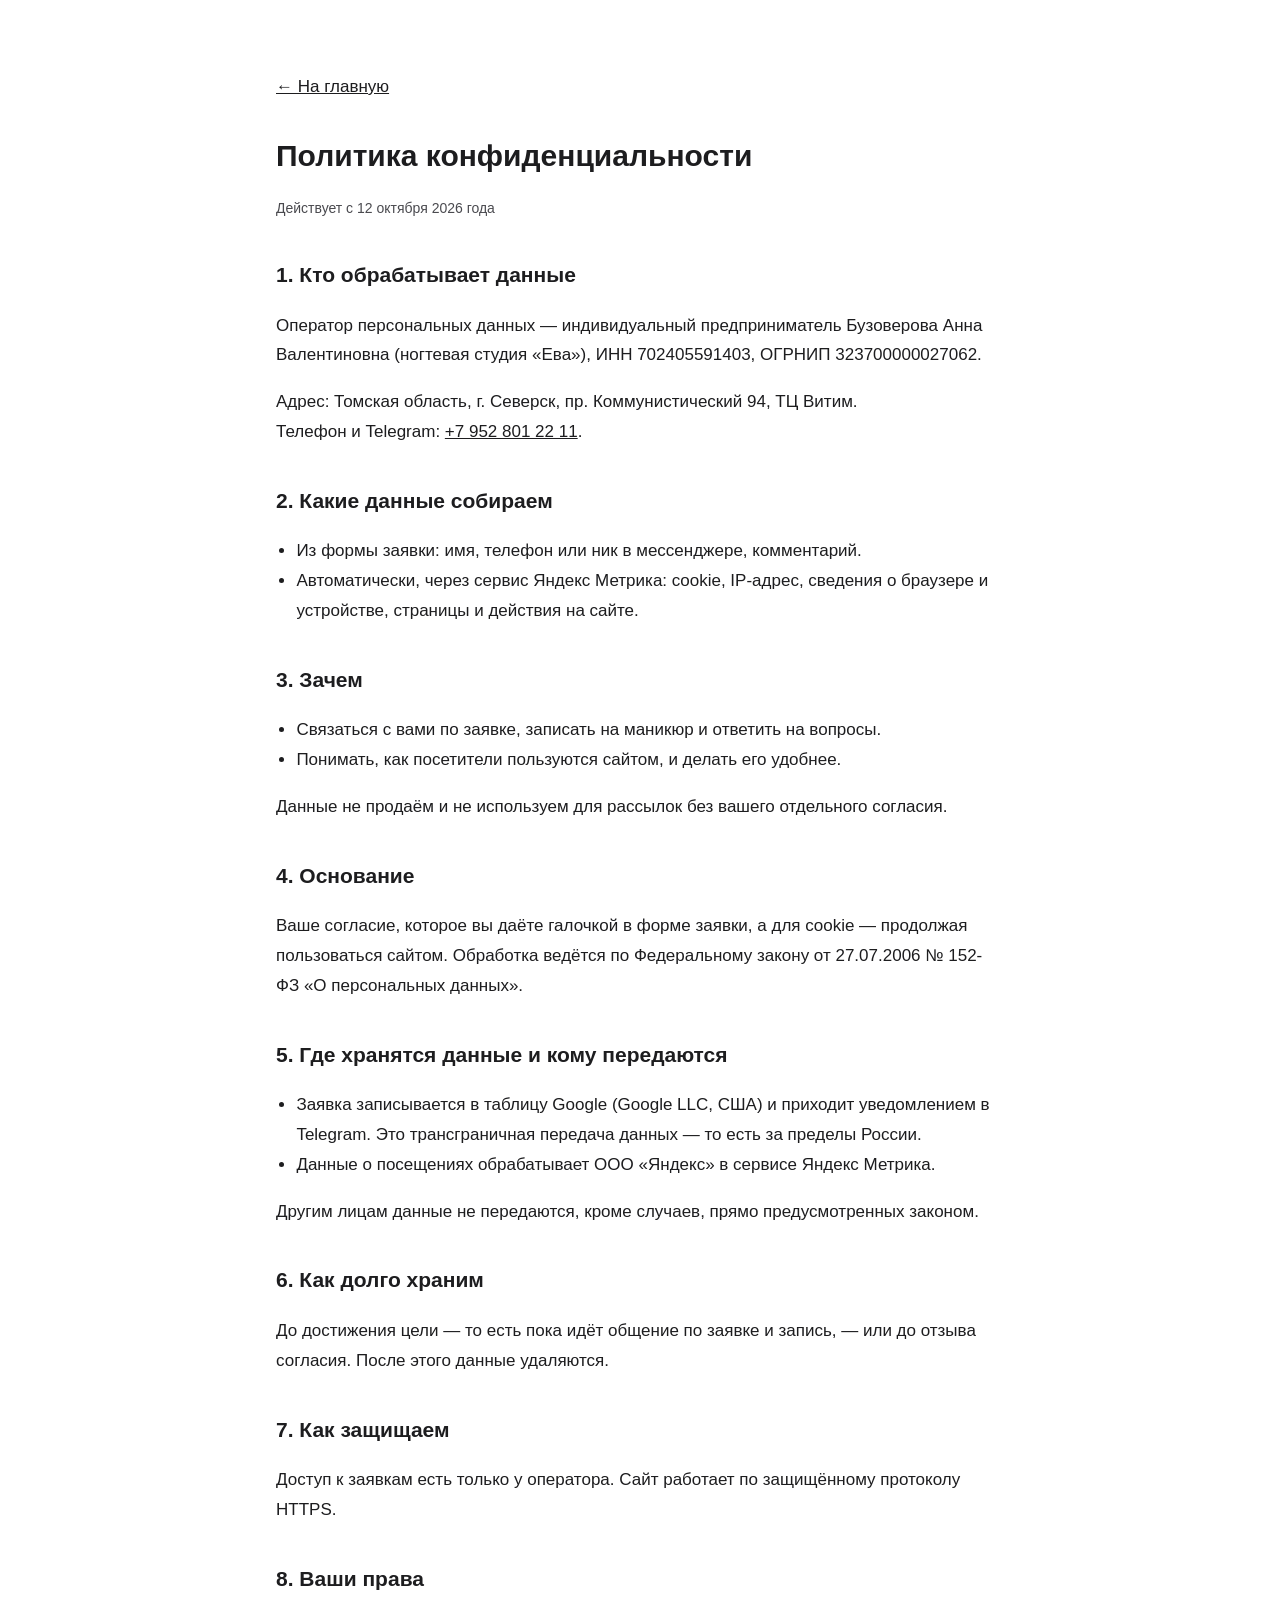
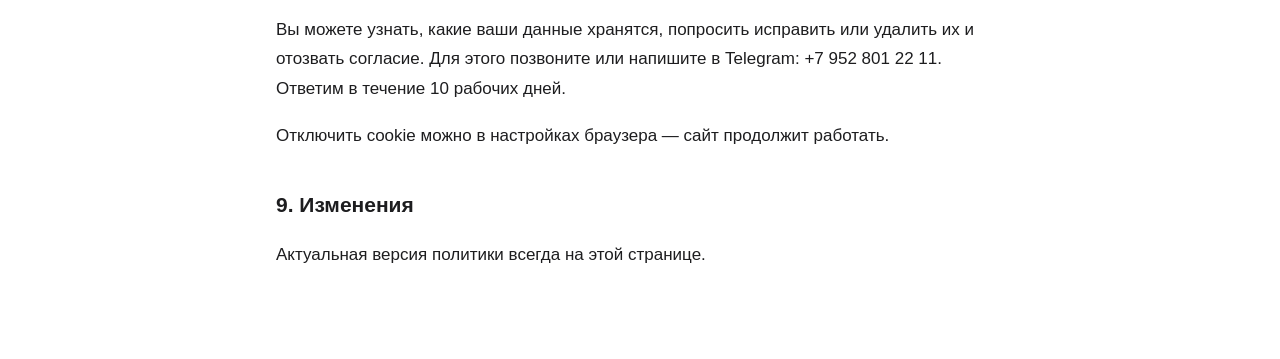
==== politika.html @ d6775fb1 "Сайт услуг студии «Ева» в Северске (uslugi.eva-seversk.ru) Co-Authored-By: Claude Opus 5.5 <noreply@" ====
<!DOCTYPE html>
<html lang="ru">
<head>
<meta charset="UTF-8">
<meta name="viewport" content="width=device-width, initial-scale=1.0">
<title>Политика конфиденциальности — ногтевая студия «Ева»</title>
<meta name="description" content="Как ногтевая студия «Ева» в Северске обрабатывает и защищает персональные данные посетителей сайта uslugi.eva-seversk.ru.">
<meta name="robots" content="noindex, follow">
<link rel="canonical" href="https://uslugi.eva-seversk.ru/politika.html">
<link rel="icon" href="img/favicon.svg" type="image/svg+xml">
<link rel="stylesheet" href="css/style.css?v=4">
<style>
.doc { max-width: 760px; margin: 0 auto; line-height: 1.75; }
.doc h1 { font-size: 30px; margin: 0 0 8px; }
.doc h2 { margin: 36px 0 12px; font-size: 21px; }
.doc ul { padding-left: 1.2em; }
.doc .meta { color: var(--ink-soft); font-size: 14px; }
.doc .back { display: inline-block; margin-bottom: 28px; }
</style>
</head>
<body>
<main class="section plain">
        <div class="container doc">
            <a class="back" href="./">← На главную</a>
            <h1>Политика конфиденциальности</h1>
            <p class="meta">Действует с 12 октября 2026 года</p>

            <h2>1. Кто обрабатывает данные</h2>
            <p>Оператор персональных данных — индивидуальный предприниматель Бузоверова Анна Валентиновна (ногтевая студия «Ева»), ИНН 702405591403, ОГРНИП 323700000027062.</p>
            <p>Адрес: Томская область, г. Северск, пр. Коммунистический 94, ТЦ Витим.<br>
            Телефон и Telegram: <a href="tel:+79528012211">+7 952 801 22 11</a>.</p>

            <h2>2. Какие данные собираем</h2>
            <ul>
                <li>Из формы заявки: имя, телефон или ник в мессенджере, комментарий.</li>
                <li>Автоматически, через сервис Яндекс Метрика: cookie, IP-адрес, сведения о браузере и устройстве, страницы и действия на сайте.</li>
            </ul>

            <h2>3. Зачем</h2>
            <ul>
                <li>Связаться с вами по заявке, записать на маникюр и ответить на вопросы.</li>
                <li>Понимать, как посетители пользуются сайтом, и делать его удобнее.</li>
            </ul>
            <p>Данные не продаём и не используем для рассылок без вашего отдельного согласия.</p>

            <h2>4. Основание</h2>
            <p>Ваше согласие, которое вы даёте галочкой в форме заявки, а для cookie — продолжая пользоваться сайтом. Обработка ведётся по Федеральному закону от 27.07.2006 № 152-ФЗ «О персональных данных».</p>

            <h2>5. Где хранятся данные и кому передаются</h2>
            <ul>
                <li>Заявка записывается в таблицу Google (Google LLC, США) и приходит уведомлением в Telegram. Это трансграничная передача данных — то есть за пределы России.</li>
                <li>Данные о посещениях обрабатывает ООО «Яндекс» в сервисе Яндекс Метрика.</li>
            </ul>
            <p>Другим лицам данные не передаются, кроме случаев, прямо предусмотренных законом.</p>

            <h2>6. Как долго храним</h2>
            <p>До достижения цели — то есть пока идёт общение по заявке и запись, — или до отзыва согласия. После этого данные удаляются.</p>

            <h2>7. Как защищаем</h2>
            <p>Доступ к заявкам есть только у оператора. Сайт работает по защищённому протоколу HTTPS.</p>

            <h2>8. Ваши права</h2>
            <p>Вы можете узнать, какие ваши данные хранятся, попросить исправить или удалить их и отозвать согласие. Для этого позвоните или напишите в Telegram: +7 952 801 22 11. Ответим в течение 10 рабочих дней.</p>
            <p>Отключить cookie можно в настройках браузера — сайт продолжит работать.</p>

            <h2>9. Изменения</h2>
            <p>Актуальная версия политики всегда на этой странице.</p>
        </div>
    </main>
</body>
</html>
---- css/style.css ----
/* =========================================================
   Ногтевая студия «Ева» — услуги маникюра в Северске
   Визуал перенесён с сайта на Тильде:
   чёрная шапка и подвал, тёмный первый экран с фото,
   жёлто-голубой градиент, жёлтые кнопки-«таблетки», Roboto.
   ========================================================= */

:root {
    --black:    #000000;
    --white:    #ffffff;
    --yellow:   #faae34;   /* кнопки, как на Тильде */
    --yellow-d: #e89a1c;
    --sand:     #fddb92;   /* низ градиента */
    --sky:      #d1fdff;   /* верх градиента */
    --ink:      #1d1d1f;
    --ink-soft: #4a4a4f;
    --card:     rgba(255, 255, 255, 0.82);
    --radius:   20px;
    --font:     "Roboto", -apple-system, "Segoe UI", Arial, sans-serif;
}

* { box-sizing: border-box; }
html { scroll-behavior: smooth; }
body {
    margin: 0;
    font: 400 17px/1.6 var(--font);
    color: var(--ink);
    background: var(--white);
}
img { max-width: 100%; height: auto; display: block; }
a { color: inherit; }

.container { width: 100%; max-width: 1160px; margin: 0 auto; padding: 0 16px; }

/* ---------- Кнопки ---------- */
.btn {
    display: inline-flex; align-items: center; justify-content: center; gap: 8px;
    min-height: 54px; padding: 0 30px;
    border: 0; border-radius: 30px;
    background: var(--yellow); color: var(--black);
    font: 700 15px/1 var(--font); text-transform: uppercase; letter-spacing: .03em;
    text-decoration: none; cursor: pointer;
    transition: background .2s, transform .2s;
}
.btn:hover { background: var(--yellow-d); transform: translateY(-1px); }
.btn:focus-visible { outline: 3px solid var(--black); outline-offset: 3px; }
.btn-small { min-height: 44px; padding: 0 22px; font-size: 14px; text-transform: none; letter-spacing: 0; }
.btn-ghost { background: transparent; color: var(--white); border: 2px solid var(--white); }
.btn-ghost:hover { background: rgba(255,255,255,.12); }

/* ---------- Шапка ---------- */
.header { background: var(--black); color: var(--white); position: sticky; top: 0; z-index: 20; }
.header .container { display: flex; align-items: center; justify-content: space-between; gap: 12px; min-height: 68px; }
.logo { font-size: 20px; font-weight: 500; text-decoration: none; white-space: nowrap; }
.nav { display: flex; gap: 22px; }
.nav a { color: #d9d9d9; text-decoration: none; font-size: 15px; }
.nav a:hover { color: var(--yellow); }
@media (max-width: 860px) { .nav { display: none; } .logo { font-size: 17px; } }

/* ---------- Первый экран ---------- */
.hero {
    position: relative; min-height: calc(100svh - 68px);
    display: flex; align-items: center; text-align: center; color: var(--white);
    background: #111 url("../img/hero.webp") center 40% / cover no-repeat;
}
.hero::before { content: ""; position: absolute; inset: 0; background: rgba(0, 0, 0, .55); }
.hero .container { position: relative; padding-top: 60px; padding-bottom: 60px; }
.hero h1 { font-size: clamp(30px, 5.4vw, 54px); line-height: 1.15; font-weight: 700; margin: 0 auto 22px; max-width: 900px; }
.hero-list { list-style: none; padding: 0; margin: 0 auto 32px; font-weight: 300; font-size: clamp(17px, 2vw, 20px); }
.hero-list li { margin: 4px 0; }
.hero-actions { display: flex; flex-wrap: wrap; gap: 12px; justify-content: center; }

/* ---------- Секции с градиентом Тильды ---------- */
.section { padding: 72px 0; background: linear-gradient(0turn, var(--sand) 0%, var(--sky) 100%); }
.section.plain { background: var(--white); }
.section-title {
    text-align: center; text-transform: uppercase; font-weight: 700;
    font-size: clamp(24px, 3.4vw, 34px); line-height: 1.2; margin: 0 0 14px;
}
.section-lead { text-align: center; color: var(--ink-soft); max-width: 720px; margin: 0 auto 40px; }

/* ---------- Цены ---------- */
.prices { display: grid; grid-template-columns: repeat(auto-fit, minmax(240px, 1fr)); gap: 18px; }
.price {
    background: var(--card); border-radius: var(--radius); padding: 26px 22px;
    display: flex; flex-direction: column; gap: 10px; box-shadow: 0 8px 24px rgba(0,0,0,.06);
}
.price h3 { margin: 0; font-size: 19px; line-height: 1.3; }
.price p { margin: 0; color: var(--ink-soft); font-size: 15px; flex: 1; }
.price .sum { font-size: 30px; font-weight: 700; }
.price.main { outline: 3px solid var(--yellow); }
.note { text-align: center; margin: 26px 0 0; color: var(--ink-soft); font-size: 15px; }

/* ---------- Преимущества ---------- */
.features { display: grid; grid-template-columns: repeat(auto-fit, minmax(240px, 1fr)); gap: 18px; }
.feature { background: var(--card); border-radius: var(--radius); padding: 24px 22px; }
.feature .ic { font-size: 30px; line-height: 1; }
.feature h3 { margin: 12px 0 8px; font-size: 18px; }
.feature p { margin: 0; color: var(--ink-soft); font-size: 15px; }

/* ---------- Работы ---------- */
/* Колонки разной высоты: каждое фото показывается целиком, без обрезки */
.gallery { columns: 3; column-gap: 12px; }
.gallery figure { margin: 0 0 12px; border-radius: 14px; overflow: hidden; break-inside: avoid; }
.gallery img { width: 100%; }
@media (max-width: 560px) { .gallery { columns: 2; } }
.before-after { display: grid; grid-template-columns: 1fr 1fr; gap: 32px; align-items: center; margin-top: 48px; }
.before-after img { border-radius: var(--radius); }
.before-after h3 { font-size: 22px; margin: 0 0 10px; }
@media (max-width: 760px) { .before-after { grid-template-columns: 1fr; gap: 18px; } }

/* ---------- О мастере ---------- */
.master { display: grid; grid-template-columns: 380px 1fr; gap: 40px; align-items: center; }
.master img { border-radius: var(--radius); }
.master h3 { font-size: 24px; margin: 0 0 12px; }
.master ul { padding-left: 20px; margin: 12px 0 20px; }
@media (max-width: 860px) { .master { grid-template-columns: 1fr; } .master img { max-width: 420px; margin: 0 auto; } }
.diplomy { display: grid; grid-template-columns: repeat(4, 1fr); gap: 12px; margin-top: 36px; }
.diplomy img { border-radius: 10px; background: #fff; aspect-ratio: 4/3; object-fit: contain; width: 100%; }
@media (max-width: 760px) { .diplomy { grid-template-columns: repeat(2, 1fr); } }

/* ---------- Запись ---------- */
.steps { display: grid; grid-template-columns: repeat(3, 1fr); gap: 18px; margin-bottom: 40px; counter-reset: s; }
.step { background: var(--card); border-radius: var(--radius); padding: 22px; counter-increment: s; }
.step::before {
    content: counter(s); display: inline-flex; width: 36px; height: 36px; border-radius: 50%;
    align-items: center; justify-content: center; background: var(--yellow); font-weight: 700; margin-bottom: 10px;
}
.step p { margin: 0; }
@media (max-width: 760px) { .steps { grid-template-columns: 1fr; } }

.zapis { display: grid; grid-template-columns: 1fr 1fr; gap: 32px; align-items: start; }
@media (max-width: 860px) { .zapis { grid-template-columns: 1fr; } }
.messengers { display: grid; gap: 12px; }
.mbtn {
    display: flex; align-items: center; gap: 14px; min-height: 60px; padding: 10px 20px;
    border-radius: 16px; background: var(--white); text-decoration: none; font-weight: 500;
    box-shadow: 0 6px 18px rgba(0,0,0,.06);
}
.mbtn:hover { transform: translateY(-1px); }
.mbtn .dot { width: 38px; height: 38px; border-radius: 50%; display: flex; align-items: center; justify-content: center; color: #fff; font-size: 18px; flex: none; }
.mbtn small { display: block; color: var(--ink-soft); font-weight: 400; }
.tg .dot { background: #27a6e5; }
.wa .dot { background: #25d366; }
.mx .dot { background: linear-gradient(135deg, #3a7bff, #9b4dff); }
.ph .dot { background: var(--black); }

.form { background: var(--white); border-radius: var(--radius); padding: 26px 22px; box-shadow: 0 8px 24px rgba(0,0,0,.06); }
.form h3 { margin: 0 0 16px; font-size: 20px; }
.form label { display: block; margin-bottom: 14px; font-size: 15px; font-weight: 500; }
.form input[type=text], .form select, .form textarea {
    display: block; width: 100%; margin-top: 6px; padding: 13px 14px;
    border: 1px solid #c9c9c9; border-radius: 10px; font: 400 16px var(--font); background: #fff; color: var(--ink);
}
.form input:focus, .form select:focus, .form textarea:focus { outline: 2px solid var(--yellow); border-color: var(--yellow); }
.form .soglasie { display: flex; gap: 10px; font-weight: 400; font-size: 14px; color: var(--ink-soft); }
.form .soglasie input { margin-top: 4px; width: 18px; height: 18px; flex: none; }
.form .btn { width: 100%; }
.form-status { min-height: 1.4em; margin: 12px 0 0; font-size: 15px; }
.form-status.ok { color: #1b7f3b; }
.form-status.err { color: #b3261e; }
.form-error { color: #b3261e; font-size: 14px; margin: -8px 0 12px; }

/* ---------- Отзывы ---------- */
.reviews-cta { text-align: center; }

/* ---------- FAQ ---------- */
.faq { max-width: 820px; margin: 0 auto; }
.faq details { background: var(--card); border-radius: 14px; padding: 4px 20px; margin-bottom: 10px; }
.faq summary { cursor: pointer; font-weight: 500; padding: 14px 0; list-style: none; position: relative; padding-right: 30px; }
.faq summary::-webkit-details-marker { display: none; }
.faq summary::after { content: "+"; position: absolute; right: 0; top: 10px; font-size: 24px; font-weight: 300; }
.faq details[open] summary::after { content: "–"; }
.faq details p { margin: 0 0 16px; color: var(--ink-soft); }

/* ---------- Контакты ---------- */
.kontakty { display: grid; grid-template-columns: 1fr 1.3fr; gap: 32px; align-items: stretch; }
.kontakty p { margin: 0 0 12px; }
.map { border: 0; width: 100%; min-height: 360px; border-radius: var(--radius); background: #eee; }
@media (max-width: 860px) { .kontakty { grid-template-columns: 1fr; } }

/* ---------- Подвал ---------- */
.footer { background: var(--black); color: #bdbdbd; padding: 40px 0 100px; font-size: 14px; }
.footer p { margin: 0 0 8px; }
.footer a { color: #e6e6e6; }
.footer .links { display: flex; flex-wrap: wrap; gap: 8px 20px; margin-bottom: 14px; }

/* ---------- Плавающие мессенджеры ---------- */
.float {
    position: fixed; right: 16px; bottom: 16px; z-index: 30;
    display: flex; flex-direction: column; gap: 10px;
}
.float a {
    width: 54px; height: 54px; border-radius: 50%; display: flex; align-items: center; justify-content: center;
    color: #fff; text-decoration: none; font-weight: 700; font-size: 15px; box-shadow: 0 6px 18px rgba(0,0,0,.25);
}
.float svg { width: 26px; height: 26px; fill: #fff; }

/* ---------- Cookie ---------- */
.cookie {
    position: fixed; left: 16px; right: 86px; bottom: 16px; z-index: 25; max-width: 560px;
    background: var(--white); border-radius: 16px; padding: 14px 16px; box-shadow: 0 10px 30px rgba(0,0,0,.2);
    display: flex; gap: 14px; align-items: center; font-size: 14px;
}
.cookie[hidden] { display: none; }
.cookie p { margin: 0; }

/* ---------- Появление при прокрутке ---------- */
.reveal { opacity: 0; transform: translateY(18px); transition: opacity .6s, transform .6s; }
.reveal.visible { opacity: 1; transform: none; }
@media (prefers-reduced-motion: reduce) { .reveal { opacity: 1; transform: none; transition: none; } html { scroll-behavior: auto; } }

/* ---------- Правки для телефона ---------- */
.master > *, .before-after > *, .zapis > *, .kontakty > * { min-width: 0; }
.master img { width: 100%; }
.footer .links a { display: inline-block; padding: 10px 0; }
.kontakty p a { display: inline-block; padding: 8px 0; }

section[id] { scroll-margin-top: 68px; }
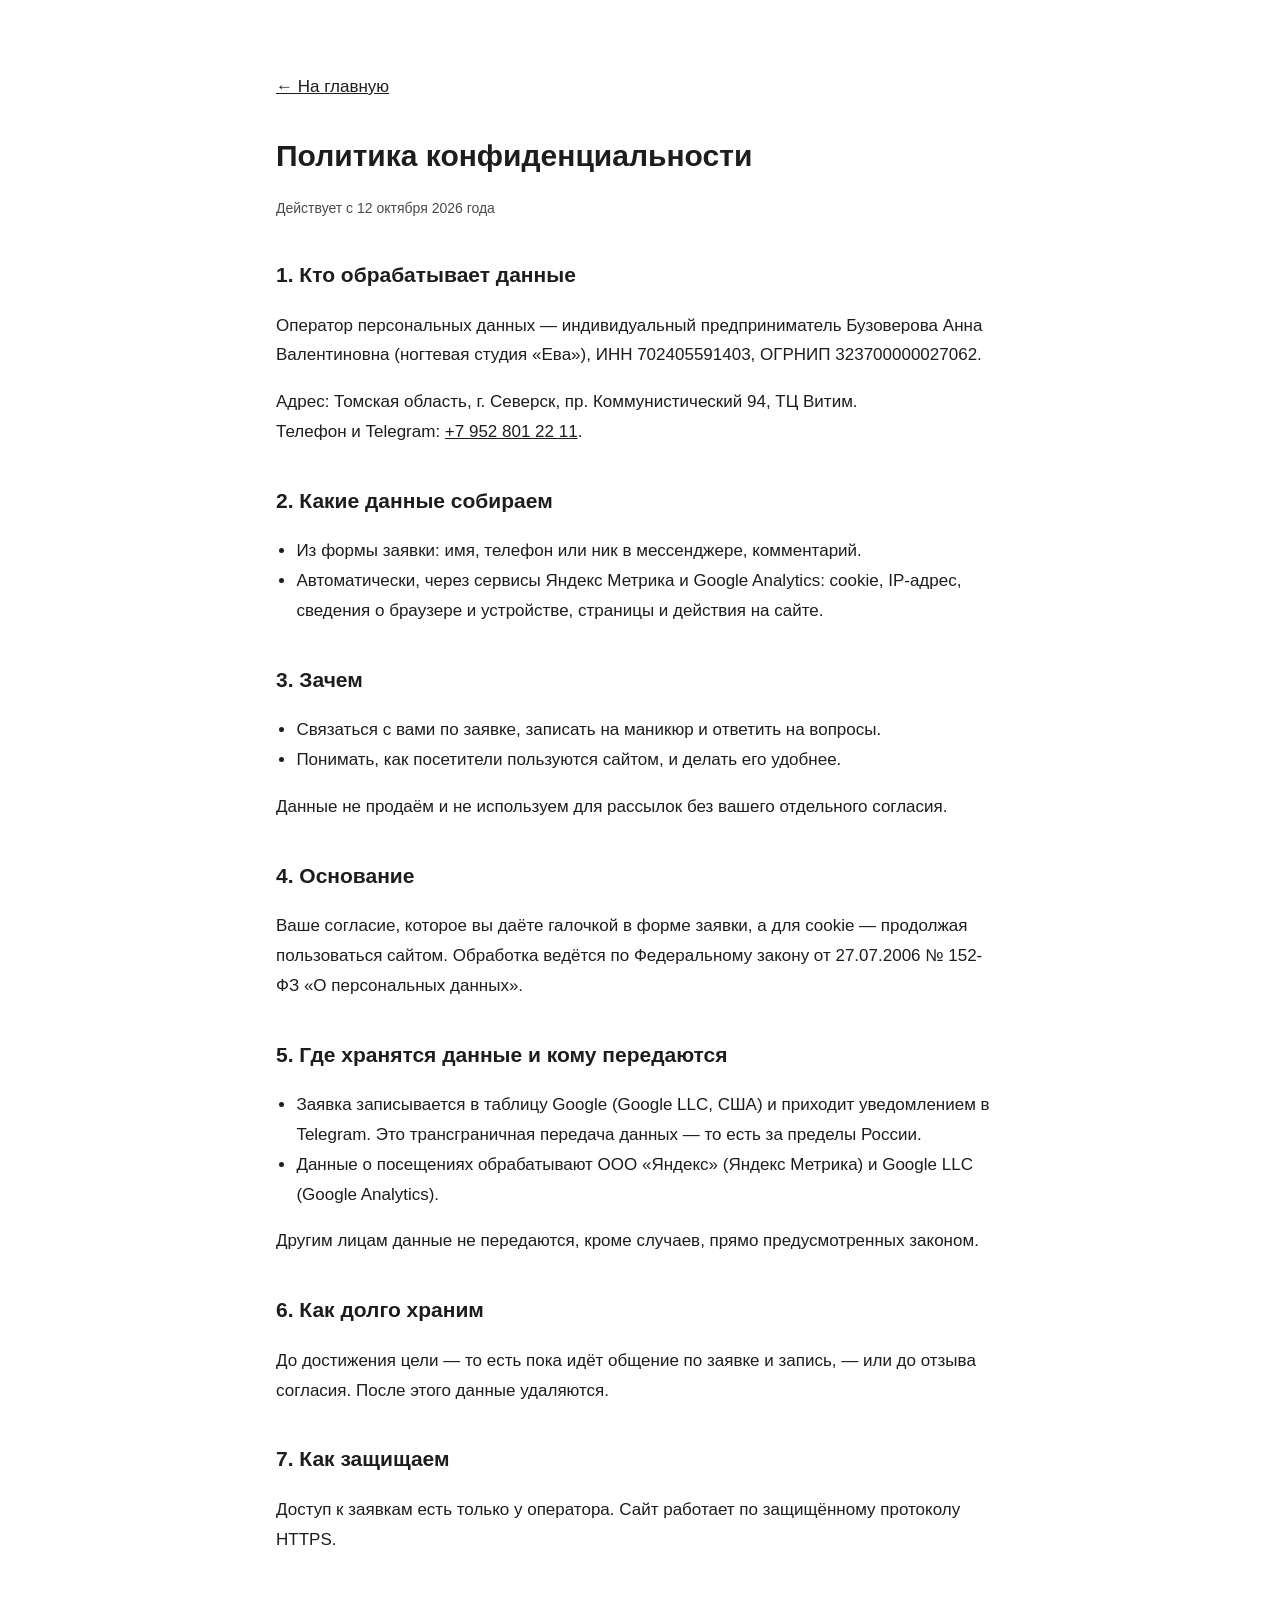
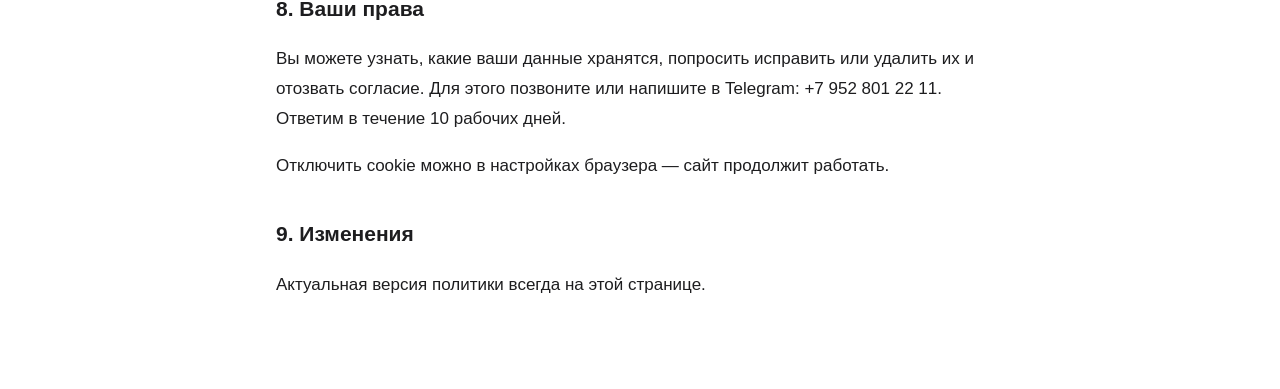
==== commit faaac773: "Google Analytics на сайте услуг, упоминание в политике Co-Authored-By: Claude Sonnet 5.5 <noreply@an" ====
--- a/politika.html
+++ b/politika.html
@@ -33,7 +33,7 @@
             <h2>2. Какие данные собираем</h2>
             <ul>
                 <li>Из формы заявки: имя, телефон или ник в мессенджере, комментарий.</li>
-                <li>Автоматически, через сервис Яндекс Метрика: cookie, IP-адрес, сведения о браузере и устройстве, страницы и действия на сайте.</li>
+                <li>Автоматически, через сервисы Яндекс Метрика и Google Analytics: cookie, IP-адрес, сведения о браузере и устройстве, страницы и действия на сайте.</li>
             </ul>
 
             <h2>3. Зачем</h2>
@@ -49,7 +49,7 @@
             <h2>5. Где хранятся данные и кому передаются</h2>
             <ul>
                 <li>Заявка записывается в таблицу Google (Google LLC, США) и приходит уведомлением в Telegram. Это трансграничная передача данных — то есть за пределы России.</li>
-                <li>Данные о посещениях обрабатывает ООО «Яндекс» в сервисе Яндекс Метрика.</li>
+                <li>Данные о посещениях обрабатывают ООО «Яндекс» (Яндекс Метрика) и Google LLC (Google Analytics).</li>
             </ul>
             <p>Другим лицам данные не передаются, кроме случаев, прямо предусмотренных законом.</p>
 
